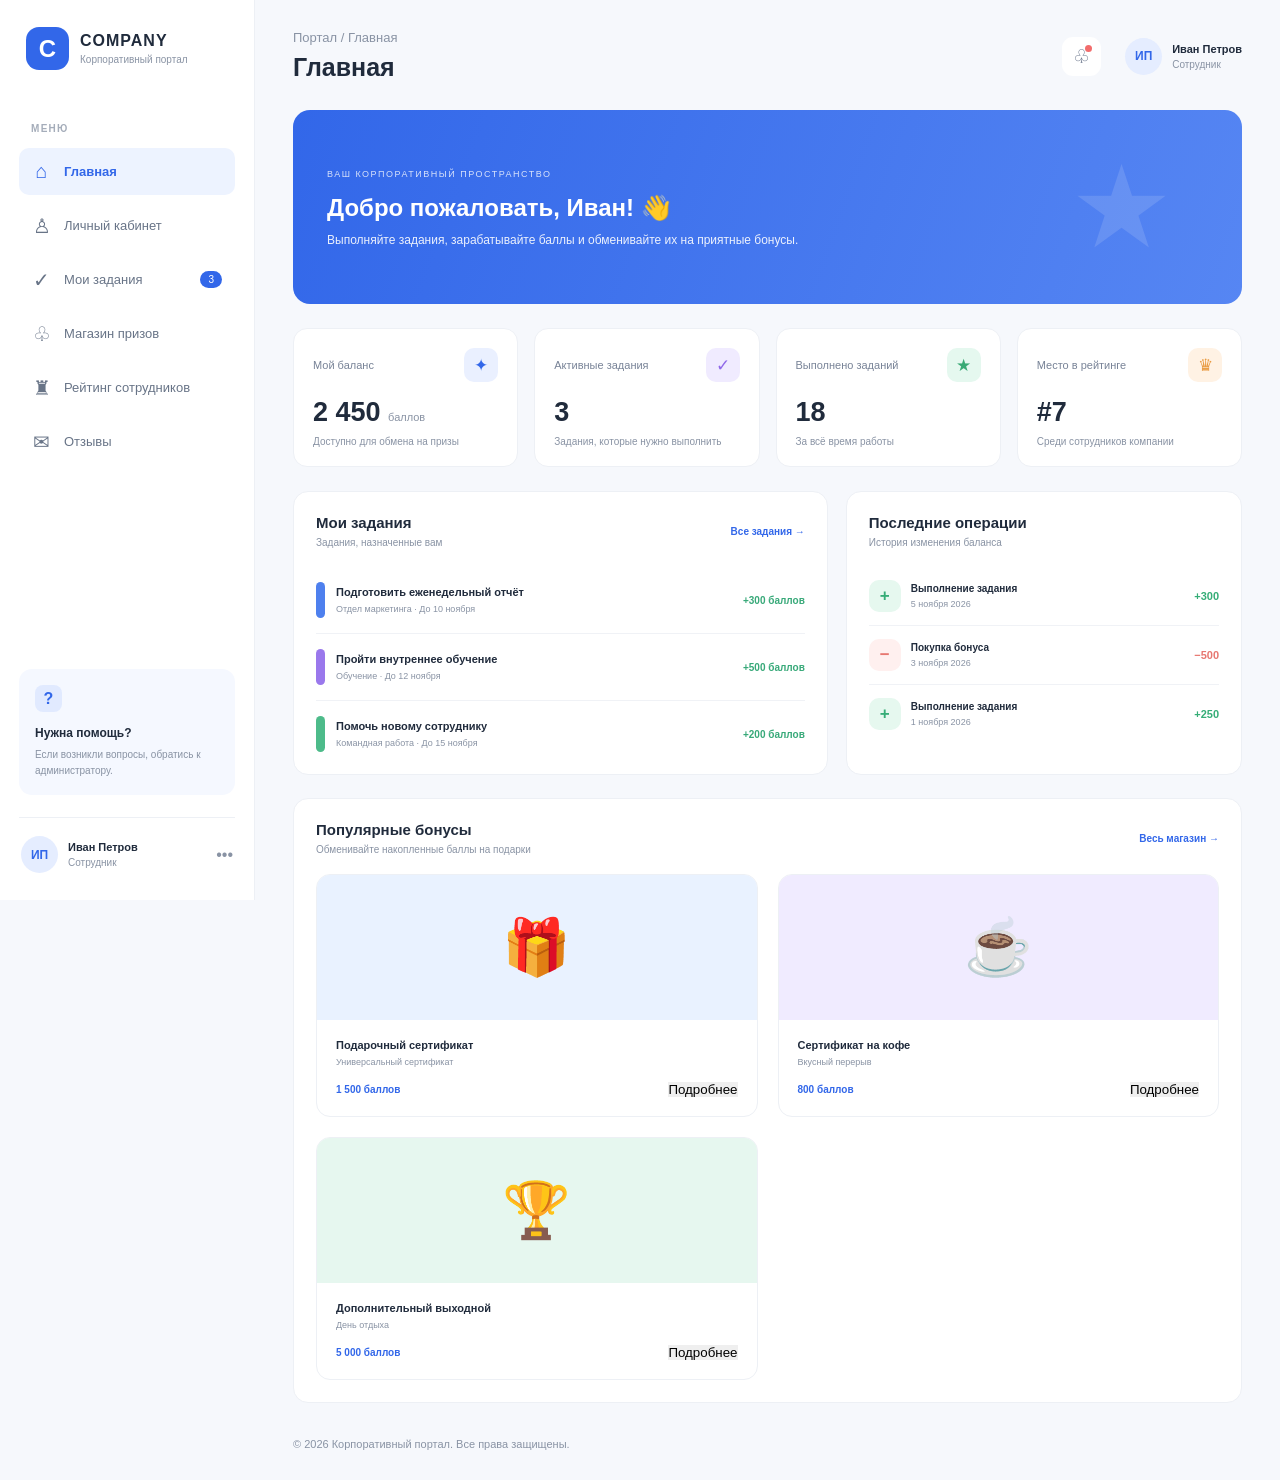
==== index.html @ fc912da2 "Add files via upload" ====
<!DOCTYPE html>
<html lang="en">
<head>
    <meta charset="UTF-8">
    <meta name="viewport" content="width=device-width, initial-scale=1.0">
    <title>Document</title>
    <link rel="stylesheet" href="style.css">
</head>
<body>
    <div class="dashboard">

    <!-- Боковое меню -->
    <aside class="sidebar">

        <div class="logo">
            <div class="logo-icon">C</div>
            <div class="logo-text">
                <strong>COMPANY</strong>
                <span>Корпоративный портал</span>
            </div>
        </div>

        <div class="menu-label">МЕНЮ</div>

        <nav class="navigation">
            <a href="#home" class="nav-link active">
                <span class="nav-icon">⌂</span>
                Главная
            </a>

            <a href="#profile" class="nav-link">
                <span class="nav-icon">♙</span>
                Личный кабинет
            </a>

            <a href="tasks.html" class="nav-link">
                <span class="nav-icon">✓</span>
                Мои задания
                <span class="nav-count">3</span>
            </a>

            <a href="rewards.html" class="nav-link">
                <span class="nav-icon">♧</span>
                Магазин призов
            </a>

            <a href="#rating" class="nav-link">
                <span class="nav-icon">♜</span>
                Рейтинг сотрудников
            </a>

            <a href="#reviews" class="nav-link">
                <span class="nav-icon">✉</span>
                Отзывы
            </a>
        </nav>

        <div class="sidebar-bottom">
            <div class="help-card">
                <div class="help-icon">?</div>
                <strong>Нужна помощь?</strong>
                <p>Если возникли вопросы, обратись к администратору.</p>
            </div>

            <div class="user-mini">
                <div class="avatar">ИП</div>
                <div class="user-mini-info">
                    <strong>Иван Петров</strong>
                    <span>Сотрудник</span>
                </div>
                <span class="user-more">•••</span>
            </div>
        </div>

    </aside>

    <!-- Основная часть -->
    <main class="main-content" id="home">

        <header class="topbar">
            <div>
                <div class="breadcrumb">Портал / Главная</div>
                <h1>Главная</h1>
            </div>

            <div class="topbar-right">
                <button class="notification-button" aria-label="Уведомления">
                    ♧
                    <span class="notification-dot"></span>
                </button>

                <div class="topbar-user">
                    <div class="avatar">ИП</div>
                    <div>
                        <strong>Иван Петров</strong>
                        <span>Сотрудник</span>
                    </div>
                </div>
            </div>
        </header>

        <!-- Приветствие -->
        <section class="welcome-section">
            <div>
                <span class="welcome-label">ВАШ КОРПОРАТИВНЫЙ ПРОСТРАНСТВО</span>
                <h2>Добро пожаловать, Иван! 👋</h2>
                <p>Выполняйте задания, зарабатывайте баллы и обменивайте их на приятные бонусы.</p>
            </div>

            <div class="welcome-decoration">★</div>
        </section>

        <!-- Карточки статистики -->
        <section class="stats-grid">

            <div class="stat-card balance-card">
                <div class="stat-top">
                    <span>Мой баланс</span>
                    <div class="stat-icon blue-icon">✦</div>
                </div>
                <div class="stat-value">2 450 <span>баллов</span></div>
                <div class="stat-description">Доступно для обмена на призы</div>
            </div>

            <div class="stat-card">
                <div class="stat-top">
                    <span>Активные задания</span>
                    <div class="stat-icon purple-icon">✓</div>
                </div>
                <div class="stat-value">3</div>
                <div class="stat-description">Задания, которые нужно выполнить</div>
            </div>

            <div class="stat-card">
                <div class="stat-top">
                    <span>Выполнено заданий</span><div class="stat-icon green-icon">★</div>
                </div>
                <div class="stat-value">18</div>
                <div class="stat-description">За всё время работы</div>
            </div>

            <div class="stat-card">
                <div class="stat-top">
                    <span>Место в рейтинге</span>
                    <div class="stat-icon orange-icon">♛</div>
                </div>
                <div class="stat-value">#7</div>
                <div class="stat-description">Среди сотрудников компании</div>
            </div>

        </section>

        <!-- Основные блоки -->
        <section class="content-grid">

            <div class="panel tasks-panel" id="tasks">
                <div class="panel-header">
                    <div>
                        <h3>Мои задания</h3>
                        <p>Задания, назначенные вам</p>
                    </div>
                    <a href="#tasks" class="text-link">Все задания →</a>
                </div>

                <div class="task-item">
                    <div class="task-marker blue-marker"></div>
                    <div class="task-info">
                        <strong>Подготовить еженедельный отчёт</strong>
                        <span>Отдел маркетинга · До 10 ноября</span>
                    </div>
                    <div class="task-points">+300 баллов</div>
                </div>

                <div class="task-item">
                    <div class="task-marker purple-marker"></div>
                    <div class="task-info">
                        <strong>Пройти внутреннее обучение</strong>
                        <span>Обучение · До 12 ноября</span>
                    </div>
                    <div class="task-points">+500 баллов</div>
                </div>

                <div class="task-item">
                    <div class="task-marker green-marker"></div>
                    <div class="task-info">
                        <strong>Помочь новому сотруднику</strong>
                        <span>Командная работа · До 15 ноября</span>
                    </div>
                    <div class="task-points">+200 баллов</div>
                </div>
            </div>

            <div class="panel activity-panel">
                <div class="panel-header">
                    <div>
                        <h3>Последние операции</h3>
                        <p>История изменения баланса</p>
                    </div>
                </div>

                <div class="activity-item">
                    <div class="activity-icon positive">+</div>
                    <div class="activity-info">
                        <strong>Выполнение задания</strong>
                        <span>5 ноября 2026</span>
                    </div>
                    <div class="activity-value positive-text">+300</div>
                </div>

                <div class="activity-item">
                    <div class="activity-icon negative">−</div>
                    <div class="activity-info">
                        <strong>Покупка бонуса</strong>
                        <span>3 ноября 2026</span>
                    </div>
                    <div class="activity-value negative-text">−500</div>
                </div>

                <div class="activity-item">
                    <div class="activity-icon positive">+</div>
                    <div class="activity-info">
                        <strong>Выполнение задания</strong>
                        <span>1 ноября 2026</span>
                    </div>
                    <div class="activity-value positive-text">+250</div>
                </div>
            </div>

        </section>

        <!-- Магазин призов -->
        <section class="panel rewards-panel" id="rewards">

            <div class="panel-header">
                <div>
                    <h3>Популярные бонусы</h3>
                    <p>Обменивайте накопленные баллы на подарки</p>
                </div>
                <a href="#rewards" class="text-link">Весь магазин →</a></div>
            
            <div class="rewards-grid">

                <div class="reward-card">
                    <div class="reward-image reward-blue">🎁</div>
                    <div class="reward-info">
                        <strong>Подарочный сертификат</strong>
                        <span>Универсальный сертификат</span>
                        <div class="reward-bottom">
                            <b>1 500 баллов</b>
                            <button class="small-button">Подробнее</button>
                        </div>
                    </div>
                </div>

                <div class="reward-card">
                    <div class="reward-image reward-purple">☕</div>
                    <div class="reward-info">
                        <strong>Сертификат на кофе</strong>
                        <span>Вкусный перерыв</span>
                        <div class="reward-bottom">
                            <b>800 баллов</b>
                            <button class="small-button">Подробнее</button>
                        </div>
                    </div>
                </div>

                <div class="reward-card">
                    <div class="reward-image reward-green">🏆</div>
                    <div class="reward-info">
                        <strong>Дополнительный выходной</strong>
                        <span>День отдыха</span>
                        <div class="reward-bottom">
                            <b>5 000 баллов</b>
                            <button class="small-button">Подробнее</button>
                        </div>
                    </div>
                </div>

            </div>

        </section>

        <footer class="footer">
            © 2026 Корпоративный портал. Все права защищены.
        </footer>

    </main>

</div>
</body>
</html>
---- style.css ----
* {
    margin: 0;
    padding: 0;
    box-sizing: border-box;
}
:root { --primary: #3267e9; --primary-light: #edf3ff; --background: #f6f8fc; --white: #ffffff; --text: #202b3c; --muted: #8993a4; --border: #edf0f5; }
body { font-family: Arial, Helvetica, sans-serif; background: var(--background); color: var(--text); }
a { text-decoration: none; color: inherit; }
button { font-family: inherit; cursor: pointer; border: none; }
/* ОБЩАЯ СТРУКТУРА */
.dashboard { min-height: 100vh; }
.sidebar { position: fixed; left: 0; top: 0; width: 255px; height: 100vh; background: var(--white); border-right: 1px solid var(--border); padding: 27px 19px; display: flex; flex-direction: column; z-index: 10; }
.main-content { margin-left: 255px; padding: 30px 38px; min-height: 100vh; max-width: 1700px; }
/* ЛОГОТИП */
.logo { display: flex; align-items: center; gap: 11px; padding: 0 7px; margin-bottom: 53px; }
.logo-icon { width: 43px; height: 43px; border-radius: 13px; background: var(--primary); color: white; display: flex; align-items: center; justify-content: center; font-size: 24px; font-weight: bold; }
.logo-text { display: flex; flex-direction: column; gap: 4px; }
.logo-text strong { font-size: 16px; letter-spacing: 1px; }
.logo-text span { color: var(--muted); font-size: 10px; }
/* МЕНЮ */
.menu-label { color: #a5adba; font-size: 10px; font-weight: bold; letter-spacing: 1.3px; padding: 0 12px; margin-bottom: 14px; }
.navigation { display: flex; flex-direction: column; gap: 7px; }
.nav-link { height: 47px; display: flex; align-items: center; gap: 13px; padding: 0 13px; border-radius: 10px; color: #687487; font-size: 13px; font-weight: 500; transition: 0.2s; }
.nav-link:hover { background: #f4f7fc; color: var(--primary); }
.nav-link.active { background: var(--primary-light); color: var(--primary); font-weight: bold; }
.nav-icon { width: 19px; font-size: 20px; text-align: center; }
.nav-count { margin-left: auto; background: var(--primary); color: white; border-radius: 20px; padding: 3px 8px; font-size: 10px; }
/* НИЖНЯЯ ЧАСТЬ МЕНЮ */
.sidebar-bottom { margin-top: auto; }
.help-card { background: #f5f8ff; border-radius: 13px; padding: 16px; margin-bottom: 22px; }
.help-icon { width: 27px; height: 27px; border-radius: 8px; background: #e1eaff; color: var(--primary); display: flex; align-items: center; justify-content: center; font-weight: bold; margin-bottom: 11px; }
.help-card strong { font-size: 12px; }
.help-card p { color: var(--muted); font-size: 10px; line-height: 1.6; margin-top: 6px; }
.user-mini { border-top: 1px solid var(--border); padding: 18px 2px 0; display: flex; align-items: center; gap: 10px; }
.avatar { width: 37px; height: 37px; border-radius: 50%; background: #e5edff; color: var(--primary); display: flex; align-items: center; justify-content: center; font-size: 12px; font-weight: bold; flex-shrink: 0; }
.user-mini-info, .topbar-user > div:last-child { display: flex; flex-direction: column; gap: 4px; }
.user-mini-info strong, .topbar-user strong { font-size: 11px; }
.user-mini-info span, .topbar-user span { font-size: 10px; color: var(--muted); }
.user-more { margin-left: auto; color: var(--muted); }
/* ВЕРХНЯЯ ПАНЕЛЬ */
.topbar { display: flex; align-items: center; justify-content: space-between; margin-bottom: 28px; }
.breadcrumb { color: var(--muted); font-size: 11px; margin-bottom: 8px; }
.topbar h1 { font-size: 25px; }
.topbar-right { display: flex; align-items: center; gap: 24px; }
.notification-button { width: 39px; height: 39px; border-radius: 11px; background: white; color: #647087; font-size: 19px; position: relative; }
.notification-dot { position: absolute; right: 9px; top: 8px; width: 7px; height: 7px; border-radius: 50%; background: #f26c6c; }
.topbar-user { display: flex; align-items: center; gap: 10px; }
/* ПРИВЕТСТВИЕ */
.welcome-section { min-height: 175px; border-radius: 17px; padding: 30px 34px; background: linear-gradient(110deg, #3267e9, #5686f3); color: white; display: flex; align-items: center; justify-content: space-between; overflow: hidden; position: relative; margin-bottom: 24px; }
.welcome-label { font-size: 9px; letter-spacing: 1.5px; opacity: 0.8; }
.welcome-section h2 { font-size: 24px; margin: 13px 0 9px; }
.welcome-section p { font-size: 12px; line-height: 1.6; opacity: 0.9; max-width: 510px; }
.welcome-decoration { font-size: 115px; color: rgba(255, 255, 255, 0.13); padding-right: 35px; }
/* КАРТОЧКИ СТАТИСТИКИ */
.stats-grid { display: grid; grid-template-columns: repeat(4, 1fr); gap: 16px; margin-bottom: 24px; }
.stat-card { background: white; border: 1px solid var(--border); border-radius: 14px; padding: 19px; min-width: 0; }
.stat-top { display: flex; justify-content: space-between; align-items: center; color: #788397; font-size: 11px; gap: 5px; }
.stat-icon { width: 34px; height: 34px; border-radius: 10px; display: flex; align-items: center; justify-content: center; font-size: 17px; flex-shrink: 0; }
.blue-icon { background: #eaf0ff; color: #3267e9; }
.purple-icon { background: #f0ebff; color: #9069e9; }
.green-icon { background: #e5f8ef; color: #39aa75; }
.orange-icon { background: #fff2e4; color: #e99b42; }
.stat-value { font-size: 27px; font-weight: bold; margin-top: 15px; }
.stat-value span { font-size: 11px; color: var(--muted); font-weight: normal; }
.stat-description { font-size: 10px; color: var(--muted); margin-top: 8px; }
/* ОСНОВНЫЕ БЛОКИ */
.content-grid { display: grid; grid-template-columns: 1.35fr 1fr; gap: 18px; margin-bottom: 23px; }
.panel { background: white; border: 1px solid var(--border); border-radius: 15px; padding: 22px; min-width: 0; }
.panel-header { display: flex; align-items: center; justify-content: space-between; gap: 12px; margin-bottom: 19px; }
.panel-header h3 { font-size: 15px; margin-bottom: 6px; }
.panel-header p { font-size: 10px; color: var(--muted); }
.text-link { font-size: 10px; font-weight: bold; color: var(--primary); white-space: nowrap; }
/* ЗАДАНИЯ */
.task-item { display: flex; align-items: center; gap: 11px; padding: 15px 0; border-bottom: 1px solid #f0f2f6; }
.task-item:last-child { border-bottom: none; padding-bottom: 0; }
.task-marker { width: 9px; height: 36px; border-radius: 10px; flex-shrink: 0; }
.blue-marker { background: #4e80ee; }
.purple-marker { background: #9a78ec; }
.green-marker { background: #4dbb8a; }
.task-info { display: flex; flex-direction: column; gap: 6px; min-width: 0; }
.task-info strong { font-size: 11px; }
.task-info span { font-size: 9px; color: var(--muted); }
.task-points { margin-left: auto; color: #38a979; font-size: 10px; font-weight: bold; white-space: nowrap; }
/* ИСТОРИЯ ОПЕРАЦИЙ */
.activity-item { display: flex; align-items: center; gap: 10px; padding: 13px 0; border-bottom: 1px solid #f0f2f6; }
.activity-item:last-child { border-bottom: none; padding-bottom: 0; }
.activity-icon { width: 32px; height: 32px; border-radius: 10px; display: flex; align-items: center; justify-content: center; font-size: 17px; font-weight: bold; flex-shrink: 0; }
.positive { background: #e6f8ef; color: #36ad77; }
.negative { background: #fff0ef; color: #e77770; }
.activity-info { display: flex; flex-direction: column; gap: 5px; min-width: 0; }
.activity-info strong { font-size: 10px; }
.activity-info span { color: var(--muted); font-size: 9px; }
.activity-value { margin-left: auto; font-size: 11px; font-weight: bold; }
.positive-text { color: #36ad77; }
.negative-text { color: #e77770; }
/* МАГАЗИН ПРИЗОВ */
.rewards-panel { margin-bottom: 24px; }
.rewards-grid { display: grid; grid-template-columns: repeat(3, 1fr); gap: 15px; }
.reward-card { border: 1px solid var(--border); border-radius: 12px; overflow: hidden; }
.reward-image { height: 115px; display: flex; align-items: center; justify-content: center; font-size: 43px; }
.reward-blue { background: #edf3ff; }
.reward-purple { background: #f2edff; }
.reward-green { background: #e9f8f0; }
.reward-info { padding: 13px; }
.reward-info > strong { font-size: 11px; display: block; }
.reward-info > span { color: var(--muted); font-size: 9px; display: block; margin-top: 6px; }
.reward-bottom { display: flex; justify-content: space-between; align-items: center; gap: 7px; margin-top: 15px; }
.reward-bottom b { color: var(--primary); font-size: 10px; }
body {
    background: #f6f8fc;
    color: #202b3c;
    font-family: Arial, sans-serif;
}

.sidebar {
    background: #ffffff;
}

.main-content {
    background: #f6f8fc;
}
/* Фильтры заданий */
.task-filters {
    display: flex;
    flex-wrap: wrap;
    gap: 10px;
    margin-bottom: 20px;
}

.task-filter {
    padding: 10px 17px;
    border: 1px solid #e1e7ef;
    border-radius: 9px;
    background: #ffffff;
    color: #64748b;
    font-size: 13px;
    cursor: pointer;
    transition: 0.2s;
}

.task-filter:hover {
    background: #eff6ff;
    color: #3276e9;
}

.task-filter.active {
    background: #3276e9;
    color: #ffffff;
    border-color: #3276e9;
}

.task-action:disabled {
    opacity: 0.65;
    cursor: not-allowed;
}
/* ========================= МАГАЗИН ПРИЗОВ ========================= */
.rewards-layout { display: flex; min-height: 100vh; background: #f6f8fc; }
.rewards-main { flex: 1; min-width: 0; margin-left: 255px; padding: 35px 38px; }
.rewards-header { display: flex; justify-content: space-between; align-items: center; gap: 20px; margin-bottom: 28px; }
.rewards-header h1 { margin: 8px 0; color: #202b3c; font-size: 30px; }
.breadcrumb, .rewards-subtitle { color: #8993a4; font-size: 13px; }
.rewards-balance { background: white; border: 1px solid #edf0f5; border-radius: 14px; padding: 16px 22px; min-width: 170px; }
.rewards-balance span { display: block; color: #8993a4; font-size: 12px; }
.rewards-balance strong { display: block; margin-top: 6px; color: #3276e9; font-size: 20px; }
.rewards-banner { display: flex; justify-content: space-between; align-items: center; gap: 20px; padding: 30px; margin-bottom: 32px; border-radius: 18px; color: white; background: linear-gradient(120deg, #3276e9, #5599f5); }
.rewards-banner span { font-size: 11px; letter-spacing: 1px; }
.rewards-banner h2 { margin: 12px 0; font-size: 24px; }
.rewards-banner p { margin: 0; font-size: 13px; opacity: 0.9; }
.rewards-banner-star { font-size: 65px; opacity: 0.3; }
.rewards-section-heading { margin-bottom: 18px; }
.rewards-section-heading h2, .my-requests h2 { margin: 0 0 7px; color: #202b3c; font-size: 21px; }
.rewards-section-heading p, .my-requests > p { margin: 0; color: #8993a4; font-size: 13px; }
.rewards-grid { display: grid; grid-template-columns: repeat(2, minmax(0, 1fr)); gap: 20px; }
.reward-card { overflow: hidden; background: white; border: 1px solid #edf0f5; border-radius: 14px; transition: transform 0.2s, box-shadow 0.2s; }
.reward-card:hover { transform: translateY(-3px); box-shadow: 0 8px 24px rgba(30, 60, 100, 0.08); }
.reward-image { display: flex; align-items: center; justify-content: center; height: 145px; font-size: 55px; }
.reward-blue { background: #e9f2ff; }
.reward-purple { background: #f0ebff; }
.reward-orange { background: #fff1e5; }
.reward-green { background: #e6f7ef; }
.reward-info { padding: 19px; }
.reward-category { color: #3276e9; font-size: 10px; font-weight: bold; letter-spacing: 0.7px; }
.reward-info h3 { margin: 9px 0; color: #202b3c; font-size: 17px; }
.reward-info p { min-height: 36px; margin: 0 0 18px; color: #8993a4; font-size: 12px; line-height: 1.5; }
.reward-bottom { display: flex; justify-content: space-between; align-items: center; gap: 10px; }
.reward-bottom strong { color: #3276e9; font-size: 15px; }
.reward-button { padding: 10px 15px; border: none; border-radius: 8px; background: #3276e9; color: white; font-size: 12px; cursor: pointer; }
.reward-button:hover { background: #2462ca; }
.reward-button:disabled { background: #aab6c8; cursor: not-allowed; }
.my-requests { margin-top: 35px; padding: 23px; background: white; border: 1px solid #edf0f5; border-radius: 14px; }
.reward-requests { margin-top: 18px; }
.request-item { display: flex; justify-content: space-between; align-items: center; gap: 12px; padding: 15px 0; border-top: 1px solid #edf0f5; }
.request-item strong { color: #202b3c; font-size: 14px; }
.request-item small { display: block; margin-top: 5px; color: #8993a4; }
.request-status { padding: 7px 11px; border-radius: 20px; background: #fff4dc; color: #a87512; font-size: 11px; white-space: nowrap; }
.requests-empty { padding: 15px 0; color: #8993a4; font-size: 13px; }
.footer { margin-top: 35px; color: #8993a4; font-size: 11px; }
@media (max-width: 900px) { .rewards-main { padding: 25px 20px; }
.rewards-grid {
    grid-template-columns: 1fr;
}
}
@media (max-width: 600px) { .rewards-main { margin-left: 0; padding: 20px 14px; }
.rewards-header {
    align-items: flex-start;
    flex-direction: column;
}

.rewards-banner {
    padding: 22px;
}

.rewards-banner h2 {
    font-size: 20px;
}
}
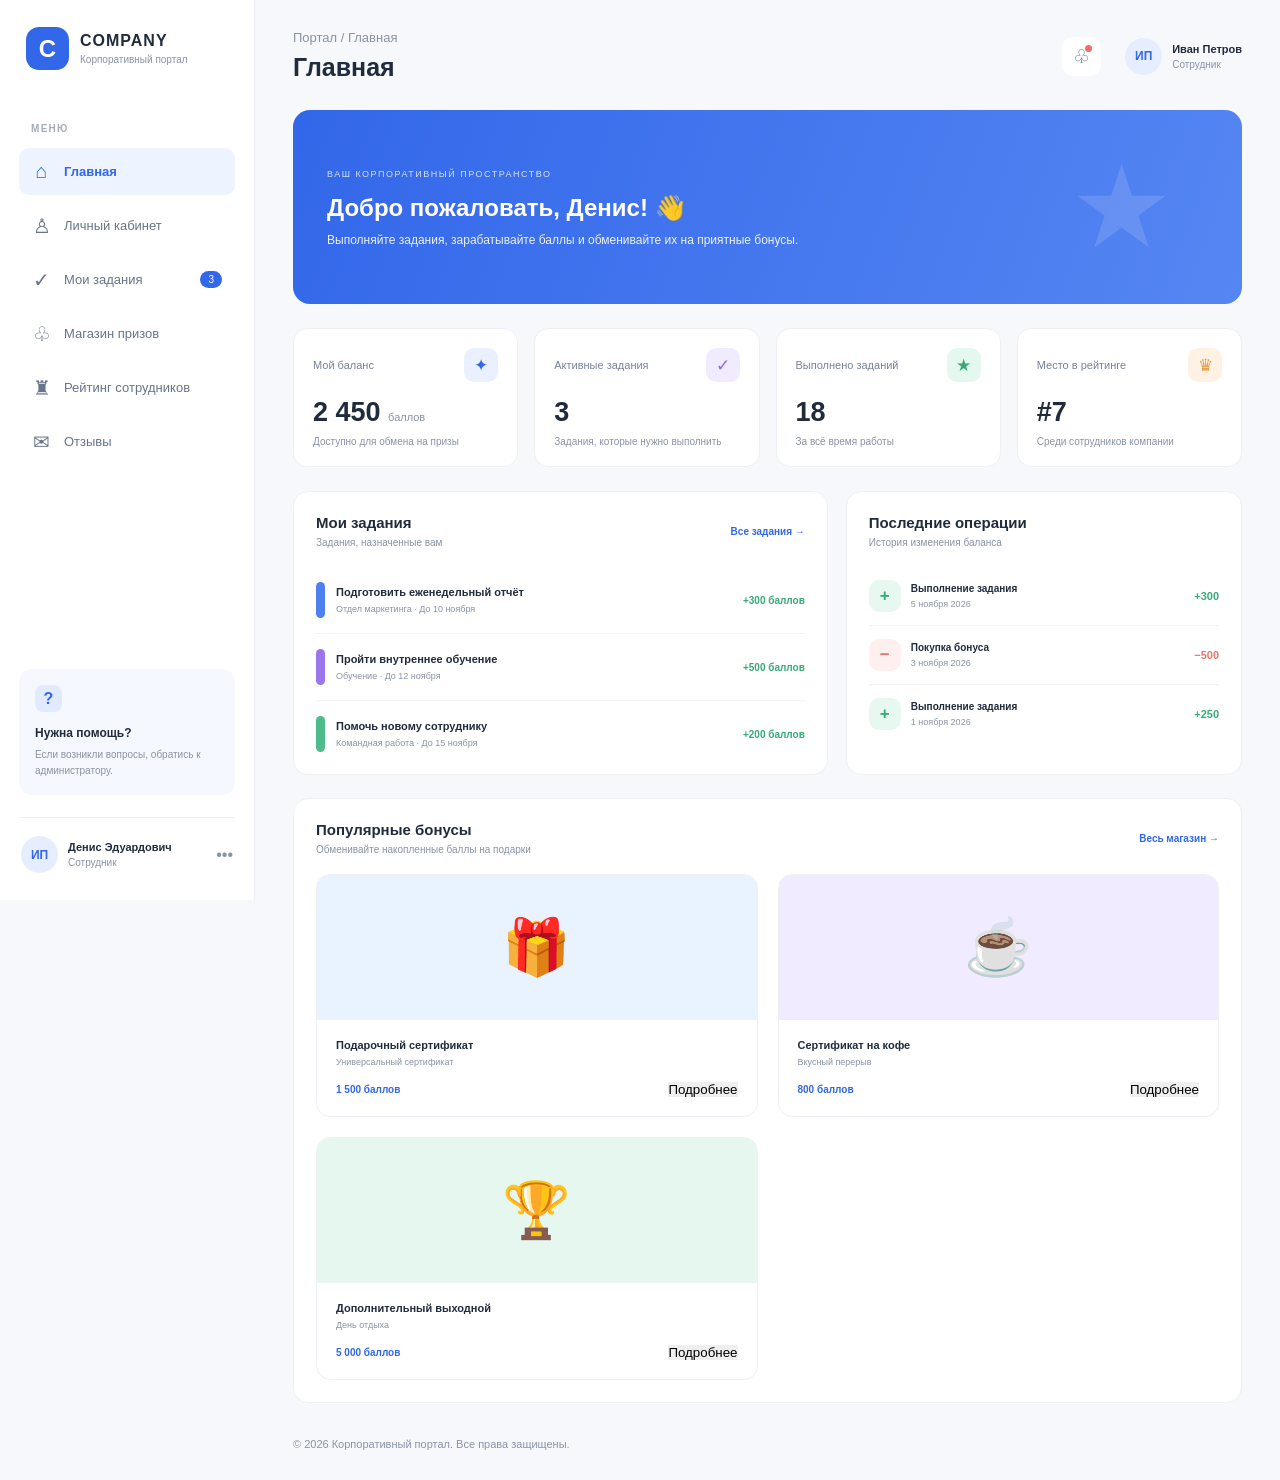
==== commit b98e24ee: "Update index.html" ====
--- a/index.html
+++ b/index.html
@@ -65,7 +65,7 @@
             <div class="user-mini">
                 <div class="avatar">ИП</div>
                 <div class="user-mini-info">
-                    <strong>Иван Петров</strong>
+                    <strong>Денис Эдуардович</strong>
                     <span>Сотрудник</span>
                 </div>
                 <span class="user-more">•••</span>
@@ -103,7 +103,7 @@
         <section class="welcome-section">
             <div>
                 <span class="welcome-label">ВАШ КОРПОРАТИВНЫЙ ПРОСТРАНСТВО</span>
-                <h2>Добро пожаловать, Иван! 👋</h2>
+                <h2>Добро пожаловать, Денис! 👋</h2>
                 <p>Выполняйте задания, зарабатывайте баллы и обменивайте их на приятные бонусы.</p>
             </div>
 
